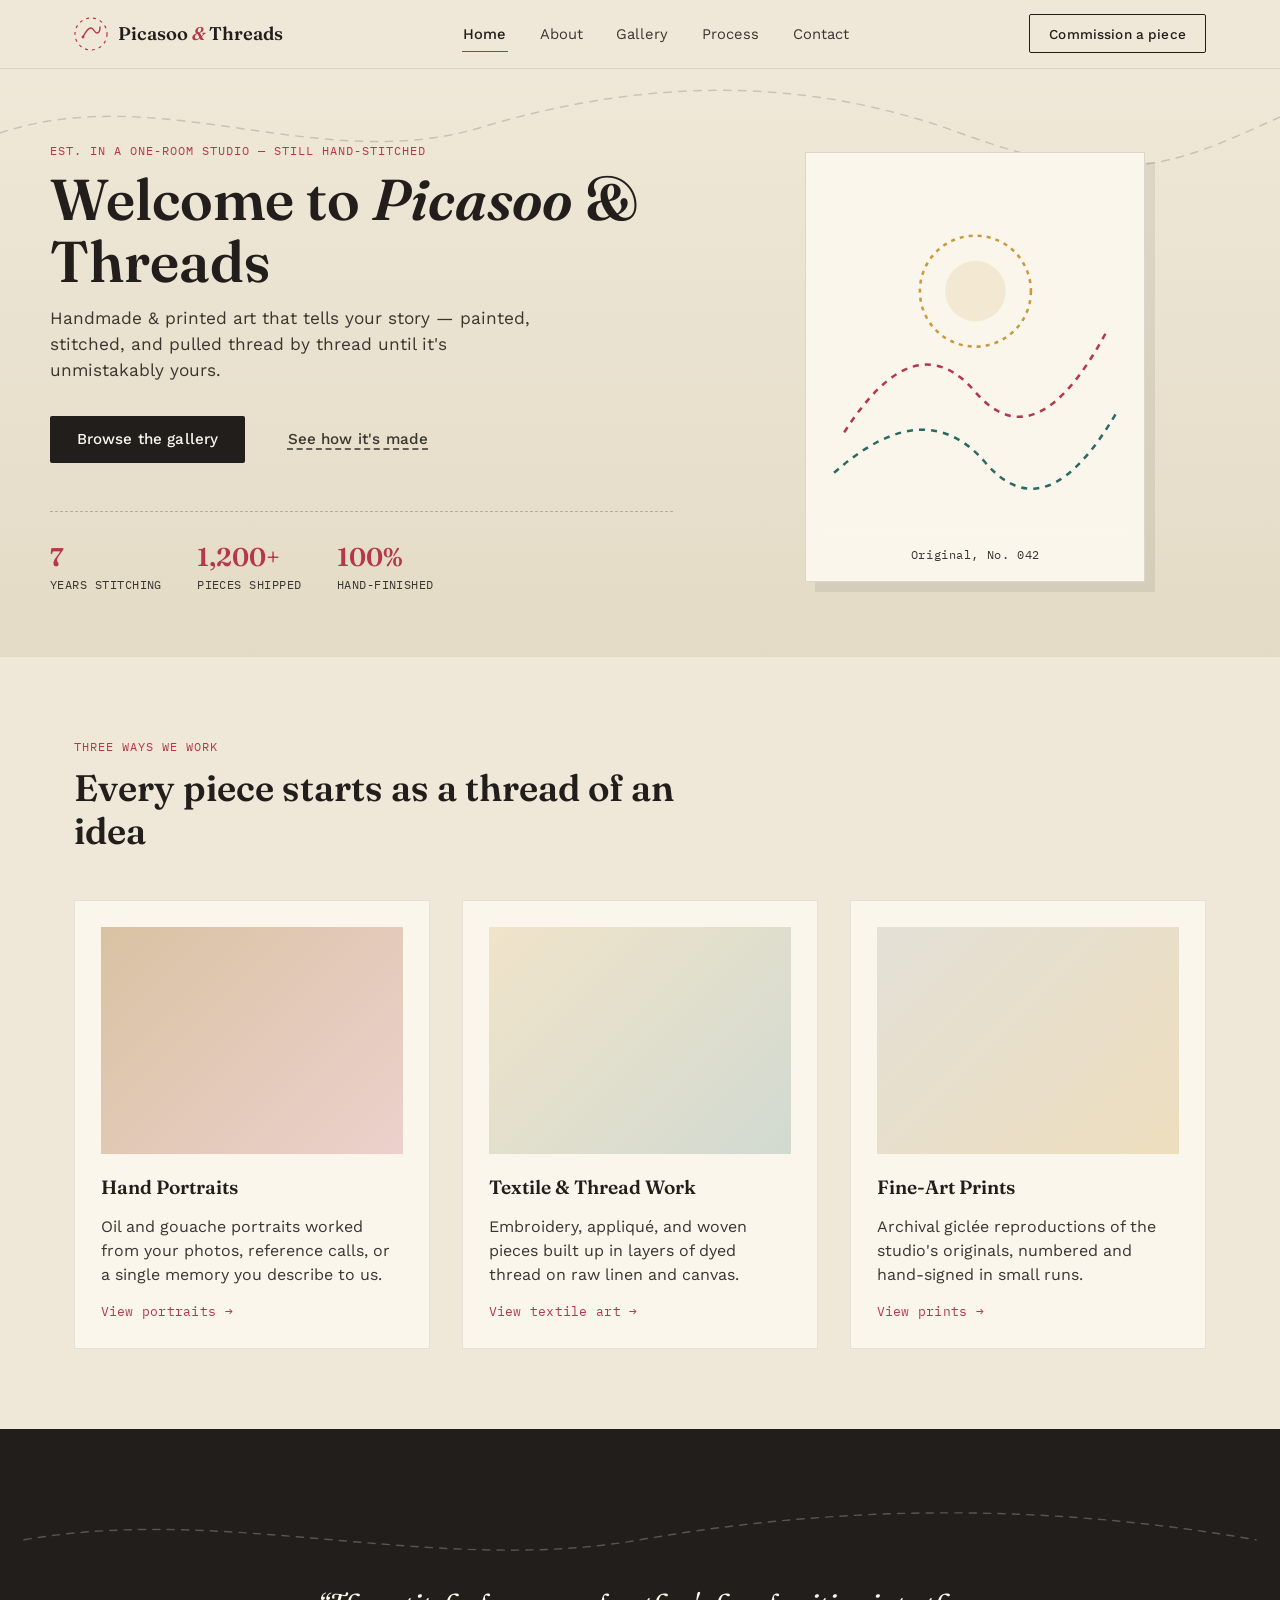
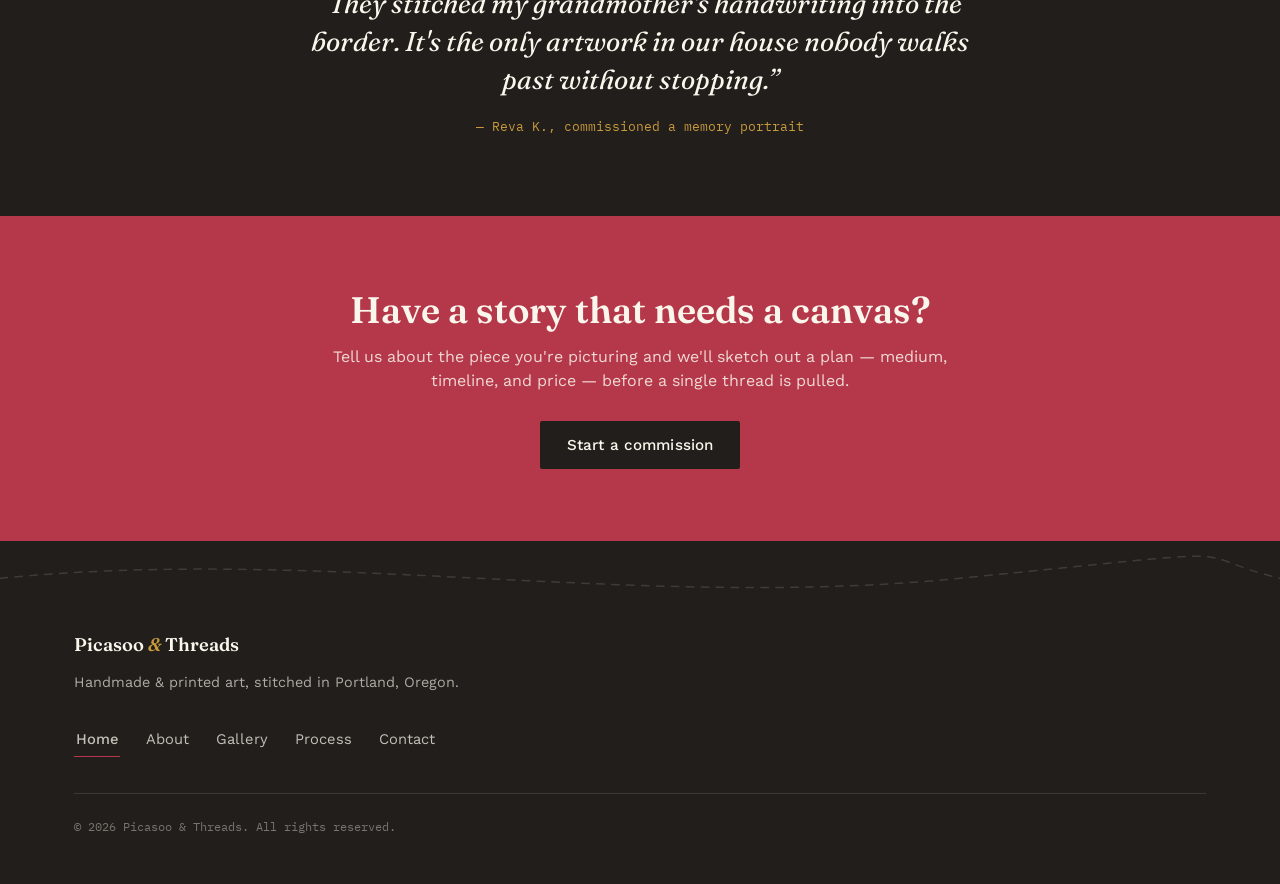
==== index.html @ cab39eab "Update index.html" ====
<!DOCTYPE html>
<html lang="en">

<head>
  <meta charset="UTF-8">
  <meta name="viewport" content="width=device-width, initial-scale=1.0">
  <title>Picasoo & Threads — Handmade & Printed Art</title>
  <meta name="description" content="Picasoo & Threads creates handmade and printed art — portraits, textile pieces, and fine-art prints — that tell your story.">
  <link rel="preconnect" href="https://fonts.googleapis.com">
  <link rel="preconnect" href="https://fonts.gstatic.com" crossorigin>
  <link href="https://fonts.googleapis.com/css2?family=Fraunces:ital,opsz,wght@0,9..144,300;0,9..144,500;0,9..144,600;1,9..144,500;1,9..144,600&family=Work+Sans:wght@300;400;500;600&family=IBM+Plex+Mono:wght@400;500&display=swap" rel="stylesheet">
  <link rel="stylesheet" href="style.css">

  <script>
!function(e,a,n,t){var i=e.head;if(i){
if (a) return;
var o=e.createElement("style");
o.id="alloy-prehiding",o.innerText=n,i.appendChild(o),setTimeout(function(){o.parentNode&&o.parentNode.removeChild(o)},t)}}
(document, document.location.href.indexOf("adobe_authoring_enabled") !== -1, ".personalization-container { opacity: 0 !important }", 3000);
  </script>
  <script src="datalayer.js" defer></script>

  <script src="https://assets.adobedtm.com/e72b4113c11a/955ede96d90c/launch-c6f8d9a4212a-development.min.js" async></script>
  <!--<script src="https://assets.adobedtm.com/e72b4113c11a/70b959d900ec/launch-e7c51a2e3374-development.min.js" async></script>-->
  <!-- <script src="https://assets.adobedtm.com/e72b4113c11a/c3643f7dc7d4/launch-458a84774e13-development.min.js" async></script>-->
</head>

<body>

  <!-- ============ SITE HEADER / NAV ============ -->
  <header class="site-header" id="siteHeader">
    <div class="header-inner">
      <a href="#home" class="logo" data-route="home" aria-label="Picasoo & Threads home">
        <svg class="logo-mark" width="34" height="34" viewBox="0 0 34 34" fill="none" xmlns="http://www.w3.org/2000/svg" aria-hidden="true">
          <circle cx="17" cy="17" r="16" stroke="currentColor" stroke-width="1.2" stroke-dasharray="3 4"/>
          <path d="M9 20c3-6 5-9 8-9s3 5 6 5 3-3 3-6" stroke="currentColor" stroke-width="1.4" fill="none" stroke-linecap="round"/>
          <circle cx="9" cy="20" r="1.4" fill="currentColor"/>
        </svg>
        <span class="logo-text">Picasoo <em>&amp;</em> Threads</span>
      </a>

      <nav class="site-nav" aria-label="Primary">
        <button class="nav-link" data-route="home">Home</button>
        <button class="nav-link" data-route="about">About</button>
        <button class="nav-link" data-route="gallery">Gallery</button>
        <button class="nav-link" data-route="process">Process</button>
        <button class="nav-link" data-route="contact">Contact</button>
      </nav>

      <div class="header-actions">
        <button class="btn btn-outline nav-cta" data-route="contact">Commission a piece</button>
        <button class="menu-toggle" id="menuToggle" aria-label="Toggle menu" aria-expanded="false">
          <span></span><span></span><span></span>
        </button>
      </div>
    </div>

    <!-- mobile nav -->
    <nav class="mobile-nav" id="mobileNav" aria-label="Mobile">
      <button class="nav-link" data-route="home">Home</button>
      <button class="nav-link" data-route="about">About</button>
      <button class="nav-link" data-route="gallery">Gallery</button>
      <button class="nav-link" data-route="process">Process</button>
      <button class="nav-link" data-route="contact">Contact</button>
    </nav>
  </header>

  <!-- ============ APP ROOT (SPA VIEWS MOUNT HERE) ============ -->
  <main id="app">

    <!-- ============ HOME VIEW ============ -->
    <section class="view" id="view-home" data-view="home">

      <div class="hero">
        <svg class="thread-svg hero-thread" viewBox="0 0 1200 100" preserveAspectRatio="none" aria-hidden="true">
          <path class="stitch-path" d="M0 60 C 150 10, 300 100, 450 55 S 750 5, 900 60 S 1100 90, 1200 45" />
        </svg>
        <div class="hero-inner">
          <div class="hero-copy">
            <p class="eyebrow">Est. in a one-room studio &mdash; still hand-stitched</p>
            <h1 class="heroo-heading">Welcome to <span class="ital">Picasoo</span> &amp; Threads</h1>
            <p class="hero-sub">Handmade &amp; printed art that tells your story &mdash; painted, stitched, and pulled thread by thread until it's unmistakably yours.</p>
            <div class="hero-actions">
              <button class="btn btn-primary" data-route="gallery">Browse the gallery</button>
              <button class="btn btn-ghost" data-route="process">See how it's made</button>
            </div>
            <div class="hero-stats">
              <div><span class="stat-num">7</span><span class="stat-label">years stitching</span></div>
              <div><span class="stat-num">1,200+</span><span class="stat-label">pieces shipped</span></div>
              <div><span class="stat-num">100%</span><span class="stat-label">hand-finished</span></div>
            </div>
          </div>
          <div class="hero-visual" aria-hidden="true">
            <div class="canvas-frame">
              <div class="canvas-inner">
                <svg viewBox="0 0 300 360" width="100%" height="100%">
                  <rect x="0" y="0" width="300" height="360" fill="var(--paper)"/>
                  <path d="M20 260 Q 90 150 150 220 T 280 160" stroke="var(--thread-crimson)" stroke-width="2.5" fill="none" stroke-dasharray="6 6"/>
                  <path d="M10 300 Q 100 220 160 290 T 290 240" stroke="var(--thread-teal)" stroke-width="2.5" fill="none" stroke-dasharray="6 6"/>
                  <circle cx="150" cy="120" r="55" fill="none" stroke="var(--thread-gold)" stroke-width="2.5" stroke-dasharray="4 5"/>
                  <circle cx="150" cy="120" r="30" fill="var(--thread-gold)" opacity="0.15"/>
                </svg>
              </div>
              <span class="frame-tag">Original, No. 042</span>
            </div>
          </div>
        </div>
      </div>

      <section class="section collections">
        <div class="section-head">
          <p class="eyebrow">Three ways we work</p>
          <h2>Every piece starts as a thread of an idea</h2>
        </div>
        <div class="collection-grid">
          <article class="collection-card">
            <div class="card-thumb thumb-portrait" aria-hidden="true"></div>
            <h3>Hand Portraits</h3>
            <p>Oil and gouache portraits worked from your photos, reference calls, or a single memory you describe to us.</p>
            <button class="text-link" data-route="gallery">View portraits &rarr;</button>
          </article>
          <article class="collection-card">
            <div class="card-thumb thumb-textile" aria-hidden="true"></div>
            <h3>Textile & Thread Work</h3>
            <p>Embroidery, appliqué, and woven pieces built up in layers of dyed thread on raw linen and canvas.</p>
            <button class="text-link" data-route="gallery">View textile art &rarr;</button>
          </article>
          <article class="collection-card">
            <div class="card-thumb thumb-print" aria-hidden="true"></div>
            <h3>Fine-Art Prints</h3>
            <p>Archival giclée reproductions of the studio's originals, numbered and hand-signed in small runs.</p>
            <button class="text-link" data-route="gallery">View prints &rarr;</button>
          </article>
        </div>
      </section>

      <section class="section testimonial-band">
        <svg class="thread-svg" viewBox="0 0 1200 60" preserveAspectRatio="none" aria-hidden="true">
          <path class="stitch-path" d="M0 30 C 200 -5, 400 65, 600 30 S 1000 -5, 1200 30" />
        </svg>
        <blockquote>
          <p>&ldquo;They stitched my grandmother's handwriting into the border. It's the only artwork in our house nobody walks past without stopping.&rdquo;</p>
          <cite>&mdash; Reva K., commissioned a memory portrait</cite>
        </blockquote>
      </section>

      <section class="section cta-band">
        <div class="cta-inner">
          <h2>Have a story that needs a canvas?</h2>
          <p>Tell us about the piece you're picturing and we'll sketch out a plan &mdash; medium, timeline, and price &mdash; before a single thread is pulled.</p>
          <button class="btn btn-primary" data-route="contact">Start a commission</button>
        </div>
      </section>

    </section>

    <!-- ============ ABOUT VIEW ============ -->
    <section class="view" id="view-about" data-view="about" hidden>
      <div class="page-hero">
        <p class="eyebrow">About the studio</p>
        <h1>Made by hand, on purpose</h1>
        <p class="page-hero-sub">Picasoo &amp; Threads is a two-person studio proving that "handmade" can still mean something in a world of print-on-demand.</p>
      </div>

      <section class="section about-story">
        <div class="story-grid">
          <div class="story-visual" aria-hidden="true">
            <svg viewBox="0 0 320 320" width="100%" height="100%">
              <rect width="320" height="320" fill="var(--paper)"/>
              <path d="M30 60 Q 160 20 290 60" stroke="var(--thread-crimson)" stroke-width="2" fill="none" stroke-dasharray="5 6"/>
              <path d="M30 160 Q 160 260 290 160" stroke="var(--thread-teal)" stroke-width="2" fill="none" stroke-dasharray="5 6"/>
              <path d="M30 260 Q 160 200 290 260" stroke="var(--thread-gold)" stroke-width="2" fill="none" stroke-dasharray="5 6"/>
              <circle cx="160" cy="160" r="70" fill="none" stroke="var(--ink)" stroke-width="1.2"/>
            </svg>
          </div>
          <div class="story-copy">
            <p class="eyebrow">How we started</p>
            <h2>A sketchbook, a sewing box, and one stubborn idea</h2>
            <p>Picasoo &amp; Threads began in 2018 as two disciplines sharing one studio table: painting and embroidery. Neither felt complete alone &mdash; paint couldn't hold texture the way thread could, and thread alone couldn't hold a likeness. So we combined them.</p>
            <p>Today every commission still passes through both hands before it ships: one for the underpainting, one for the stitching that gives it depth you can feel with your fingertips.</p>
          </div>
        </div>
      </section>

      <section class="section values">
        <div class="section-head">
          <p class="eyebrow">What we hold to</p>
          <h2>Three rules we don't break</h2>
        </div>
        <div class="values-grid">
          <div class="value-card">
            <h3>No two pieces alike</h3>
            <p>We don't run production batches. Every commission is drafted, approved, and made once &mdash; for the person who asked for it.</p>
          </div>
          <div class="value-card">
            <h3>Materials that last decades</h3>
            <p>Archival canvas, lightfast pigment, and thread rated for fifty years without fading indoors.</p>
          </div>
          <div class="value-card">
            <h3>You see it before it's final</h3>
            <p>Every commission gets a sketch review and a progress photo before we move to finishing.</p>
          </div>
        </div>
      </section>

      <section class="section team">
        <div class="section-head">
          <p class="eyebrow">Who's stitching</p>
          <h2>The two hands behind the studio</h2>
        </div>
        <div class="team-grid">
          <div class="team-card">
            <div class="team-avatar" aria-hidden="true"></div>
            <h3>Meera Rao</h3>
            <p class="team-role">Painter &amp; Founder</p>
            <p>Trained in oil portraiture; leads every commission's underpainting and color plan.</p>
          </div>
          <div class="team-card">
            <div class="team-avatar avatar-alt" aria-hidden="true"></div>
            <h3>Iven Costa</h3>
            <p class="team-role">Textile Artist &amp; Co-founder</p>
            <p>Hand-dyes thread in-house and builds the embroidery and appliqué layers.</p>
          </div>
        </div>
      </section>
    </section>

    <!-- ============ GALLERY VIEW ============ -->
    <section class="view" id="view-gallery" data-view="gallery" hidden>
      <div class="page-hero">
        <p class="eyebrow">The gallery</p>
        <h1>Browse the collection</h1>
        <p class="page-hero-sub">A running archive of studio originals and print editions. Filter by medium to find your fit.</p>
      </div>

      <div class="section gallery-section">
        <div class="filter-bar" role="tablist" aria-label="Filter gallery by category">
          <button class="filter-btn is-active" data-filter="all" role="tab" aria-selected="true">All work</button>
          <button class="filter-btn" data-filter="portrait" role="tab" aria-selected="false">Portraits</button>
          <button class="filter-btn" data-filter="textile" role="tab" aria-selected="false">Textile</button>
          <button class="filter-btn" data-filter="print" role="tab" aria-selected="false">Prints</button>
        </div>

        <div class="gallery-grid" id="galleryGrid">
          <!-- gallery cards injected by script.js -->
        </div>
      </div>
    </section>

    <!-- ============ PROCESS VIEW ============ -->
    <section class="view" id="view-process" data-view="process" hidden>
      <div class="page-hero">
        <p class="eyebrow">From sketch to shipment</p>
        <h1>How a piece gets made</h1>
        <p class="page-hero-sub">Every commission follows the same five-stage path, start to finish, usually four to six weeks.</p>
      </div>

      <section class="section process-timeline">
        <svg class="thread-svg timeline-thread" viewBox="0 0 1200 40" preserveAspectRatio="none" aria-hidden="true">
          <path class="stitch-path" d="M0 20 L 1200 20" />
        </svg>
        <ol class="timeline-list">
          <li class="timeline-step">
            <span class="step-mark">Stage 1</span>
            <h3>Conversation</h3>
            <p>A call or written brief: your photos, your story, the mood you want on the wall.</p>
          </li>
          <li class="timeline-step">
            <span class="step-mark">Stage 2</span>
            <h3>Sketch &amp; plan</h3>
            <p>A graphite sketch and a materials plan &mdash; canvas size, thread palette, timeline, price.</p>
          </li>
          <li class="timeline-step">
            <span class="step-mark">Stage 3</span>
            <h3>Underpainting</h3>
            <p>Meera blocks in color and light in oil or gouache; you'll see a progress photo here.</p>
          </li>
          <li class="timeline-step">
            <span class="step-mark">Stage 4</span>
            <h3>Threadwork</h3>
            <p>Iven hand-dyes thread to match, then stitches texture, detail, and depth into the piece.</p>
          </li>
          <li class="timeline-step">
            <span class="step-mark">Stage 5</span>
            <h3>Finish &amp; ship</h3>
            <p>Varnish or steam-finish, frame if requested, and ship in a padded, trackable crate.</p>
          </li>
        </ol>
      </section>

      <section class="section faq">
        <div class="section-head">
          <p class="eyebrow">Common questions</p>
          <h2>Before you commission</h2>
        </div>
        <div class="faq-list">
          <details class="faq-item">
            <summary>How long does a commission take?</summary>
            <p>Most pieces take four to six weeks from approved sketch to shipment, depending on size and stitch density.</p>
          </details>
          <details class="faq-item">
            <summary>Can I request revisions to the sketch?</summary>
            <p>Yes &mdash; sketch review is included, and we won't move to painting until you approve it.</p>
          </details>
          <details class="faq-item">
            <summary>Do you ship internationally?</summary>
            <p>We do. International pieces ship in padded crates with tracked, insured freight.</p>
          </details>
          <details class="faq-item">
            <summary>What sizes are available?</summary>
            <p>From 12"&times;12" studies up to 40"&times;60" statement pieces; talk to us about anything larger.</p>
          </details>
        </div>
      </section>
    </section>

    <!-- ============ CONTACT VIEW ============ -->
    <section class="view" id="view-contact" data-view="contact" hidden>
      <div class="page-hero">
        <p class="eyebrow">Let's talk</p>
        <h1>Start a commission</h1>
        <p class="page-hero-sub">Tell us what you're picturing. We reply within two business days with a plan and a quote.</p>
      </div>

      <section class="section contact-section">
        <div class="contact-grid">
          <form class="contact-form" id="contactForm" novalidate>
            <div class="form-row">
              <label for="cf-name">Name</label>
              <input type="text" id="cf-name" name="name" required autocomplete="name">
            </div>
            <div class="form-row">
              <label for="cf-email">Email</label>
              <input type="email" id="cf-email" name="email" required autocomplete="email">
            </div>
            <div class="form-row">
              <label for="cf-medium">Interested in</label>
              <select id="cf-medium" name="medium">
                <option value="portrait">Hand portrait</option>
                <option value="textile">Textile & thread work</option>
                <option value="print">Fine-art print</option>
                <option value="unsure">Not sure yet</option>
              </select>
            </div>
            <div class="form-row">
              <label for="cf-message">Tell us about the piece</label>
              <textarea id="cf-message" name="message" rows="5" required></textarea>
            </div>
            <button type="submit" class="btn btn-primary">Send inquiry</button>
            <p class="form-status" id="formStatus" role="status" aria-live="polite"></p>
          </form>

          <aside class="contact-info">
            <div class="info-block">
              <h3>Studio</h3>
              <p>Picasoo &amp; Threads<br>14 Millbrook Lane<br>Portland, OR 97202</p>
            </div>
            <div class="info-block">
              <h3>Hours</h3>
              <p>Tue&ndash;Sat, 10am&ndash;5pm PT<br>Studio visits by appointment</p>
            </div>
            <div class="info-block">
              <h3>Reach us</h3>
              <p><a href="mailto:hello@picasoothreads.example">hello@picasoothreads.example</a><br>(503) 555-0148</p>
            </div>
          </aside>
        </div>
      </section>
    </section>

  </main>

  <!-- ============ FOOTER ============ -->
  <footer class="site-footer">
    <svg class="thread-svg footer-thread" viewBox="0 0 1200 40" preserveAspectRatio="none" aria-hidden="true">
      <path class="stitch-path" d="M0 20 C 300 -10, 600 50, 900 20 S 1100 -5, 1200 20" />
    </svg>
    <div class="footer-inner">
      <div class="footer-brand">
        <span class="logo-text">Picasoo <em>&amp;</em> Threads</span>
        <p>Handmade &amp; printed art, stitched in Portland, Oregon.</p>
      </div>
      <nav class="footer-nav" aria-label="Footer">
        <button class="nav-link" data-route="home">Home</button>
        <button class="nav-link" data-route="about">About</button>
        <button class="nav-link" data-route="gallery">Gallery</button>
        <button class="nav-link" data-route="process">Process</button>
        <button class="nav-link" data-route="contact">Contact</button>
      </nav>
      <p class="footer-legal">&copy; <span id="year"></span> Picasoo &amp; Threads. All rights reserved.</p>
    </div>
  </footer>

  <script src="script.js"></script>
</body>
</html>
---- style.css ----
/* ==========================================================
   PICASOO & THREADS — DESIGN TOKENS
   ========================================================== */
:root {
  --ink:            #211E1B;
  --ink-soft:       #3A352F;
  --linen:          #EFE8D8;
  --linen-deep:     #E4DBC6;
  --paper:          #FAF6EC;
  --thread-crimson: #B5384A;
  --thread-gold:    #C99A3D;
  --thread-teal:    #2E6863;

  --font-display: 'Fraunces', Georgia, serif;
  --font-body:    'Work Sans', -apple-system, sans-serif;
  --font-mono:    'IBM Plex Mono', 'Courier New', monospace;

  --container: 1180px;
  --radius: 2px;
  --ease: cubic-bezier(.4, 0, .2, 1);
}

* { box-sizing: border-box; }
html { scroll-behavior: smooth; }

body {
  margin: 0;
  font-family: var(--font-body);
  background: var(--linen);
  color: var(--ink);
  -webkit-font-smoothing: antialiased;
  line-height: 1.5;
}

img, svg { display: block; max-width: 100%; }

a { color: inherit; }

:focus-visible {
  outline: 2px solid var(--thread-crimson);
  outline-offset: 3px;
}

.ital { font-style: italic; }

/* ==========================================================
   BUTTONS
   ========================================================== */
.btn {
  font-family: var(--font-body);
  font-size: 0.95rem;
  font-weight: 500;
  letter-spacing: 0.01em;
  padding: 0.85rem 1.6rem;
  border-radius: var(--radius);
  border: 1px solid transparent;
  cursor: pointer;
  transition: transform 0.18s var(--ease), background 0.18s var(--ease), color 0.18s var(--ease), border-color 0.18s var(--ease);
}
.btn:hover { transform: translateY(-1px); }
.btn:active { transform: translateY(0); }

.btn-primary {
  background: var(--ink);
  color: var(--paper);
}
.btn-primary:hover { background: var(--thread-crimson); }

.btn-outline {
  background: transparent;
  border-color: var(--ink);
  color: var(--ink);
}
.btn-outline:hover { background: var(--ink); color: var(--paper); }

.btn-ghost {
  background: transparent;
  color: var(--ink-soft);
  border-color: transparent;
  text-decoration: underline;
  text-underline-offset: 4px;
  text-decoration-style: dashed;
}
.btn-ghost:hover { color: var(--thread-crimson); }

.text-link {
  background: none;
  border: none;
  padding: 0;
  font-family: var(--font-mono);
  font-size: 0.82rem;
  color: var(--thread-crimson);
  cursor: pointer;
  letter-spacing: 0.02em;
}
.text-link:hover { text-decoration: underline; }

/* ==========================================================
   HEADER / NAV
   ========================================================== */
.site-header {
  position: sticky;
  top: 0;
  z-index: 100;
  background: rgba(239, 232, 216, 0.92);
  backdrop-filter: blur(8px);
  border-bottom: 1px solid rgba(33, 30, 27, 0.1);
}

.header-inner {
  max-width: var(--container);
  margin: 0 auto;
  padding: 0.9rem 1.5rem;
  display: flex;
  align-items: center;
  justify-content: space-between;
  gap: 1.5rem;
}

.logo {
  display: flex;
  align-items: center;
  gap: 0.6rem;
  text-decoration: none;
  background: none;
  border: none;
  cursor: pointer;
}
.logo-mark { color: var(--thread-crimson); flex-shrink: 0; }
.logo-text {
  font-family: var(--font-display);
  font-size: 1.15rem;
  font-weight: 600;
  color: var(--ink);
}
.logo-text em { color: var(--thread-crimson); font-style: italic; }

.site-nav { display: flex; gap: 1.9rem; }

.nav-link {
  background: none;
  border: none;
  font-family: var(--font-body);
  font-size: 0.92rem;
  color: var(--ink-soft);
  cursor: pointer;
  padding: 0.3rem 0.1rem;
  position: relative;
}
.nav-link::after {
  content: '';
  position: absolute;
  left: 0; right: 0; bottom: -4px;
  height: 1px;
  background: var(--thread-crimson);
  transform: scaleX(0);
  transform-origin: left;
  transition: transform 0.2s var(--ease);
}
.nav-link:hover::after,
.nav-link.is-active::after { transform: scaleX(1); }
.nav-link.is-active { color: var(--ink); font-weight: 500; }

.header-actions { display: flex; align-items: center; gap: 1rem; }
.nav-cta { font-size: 0.85rem; padding: 0.65rem 1.2rem; }

.menu-toggle {
  display: none;
  flex-direction: column;
  gap: 5px;
  background: none;
  border: none;
  cursor: pointer;
  padding: 0.4rem;
}
.menu-toggle span {
  width: 22px; height: 2px;
  background: var(--ink);
  transition: transform 0.2s var(--ease), opacity 0.2s var(--ease);
}

.mobile-nav {
  display: none;
  flex-direction: column;
  padding: 0.5rem 1.5rem 1.2rem;
  gap: 0.2rem;
}
.mobile-nav .nav-link {
  text-align: left;
  padding: 0.6rem 0;
  border-bottom: 1px solid rgba(33,30,27,0.08);
  font-size: 1rem;
}

@media (max-width: 860px) {
  .site-nav, .nav-cta { display: none; }
  .menu-toggle { display: flex; }
  .mobile-nav.is-open { display: flex; }
}

/* ==========================================================
   LAYOUT PRIMITIVES
   ========================================================== */
.section {
  max-width: var(--container);
  margin: 0 auto;
  padding: 5rem 1.5rem;
}
.section-head { max-width: 640px; margin-bottom: 3rem; }
.section-head h2 { margin: 0.4rem 0 0; }

.eyebrow {
  font-family: var(--font-mono);
  font-size: 0.78rem;
  letter-spacing: 0.08em;
  text-transform: uppercase;
  color: var(--thread-crimson);
  margin: 0 0 0.6rem;
}

h1, h2, h3 { font-family: var(--font-display); font-weight: 600; margin: 0; color: var(--ink); }
h1 { font-size: clamp(2.4rem, 5vw, 3.6rem); line-height: 1.08; }
h2 { font-size: clamp(1.7rem, 3vw, 2.3rem); line-height: 1.18; }
h3 { font-size: 1.2rem; }
p { margin: 0.8rem 0 0; color: var(--ink-soft); }

/* thread SVG dividers — signature motif */
.thread-svg { width: 100%; height: auto; overflow: visible; }
.stitch-path {
  fill: none;
  stroke: var(--ink);
  stroke-width: 1.4;
  stroke-dasharray: 7 7;
  opacity: 0.35;
  stroke-linecap: round;
}
.hero-thread { position: absolute; top: 0; left: 0; z-index: 0; opacity: 0.5; }
.timeline-thread { margin-bottom: -0.5rem; }
.footer-thread { opacity: 0.4; }

/* scroll-reveal stitching animation */
.stitch-path {
  stroke-dashoffset: 300;
  transition: stroke-dashoffset 1.4s var(--ease);
}
.stitch-path.is-drawn { stroke-dashoffset: 0; }

/* ==========================================================
   HERO
   ========================================================== */
.hero {
  position: relative;
  padding: 2.5rem 1.5rem 4rem;
  background: linear-gradient(180deg, var(--linen) 0%, var(--linen-deep) 100%);
  overflow: hidden;
}
.hero-inner {
  position: relative;
  z-index: 1;
  max-width: var(--container);
  margin: 0 auto;
  display: grid;
  grid-template-columns: 1.1fr 0.9fr;
  gap: 3rem;
  align-items: center;
  padding-top: 2rem;
}
.heroo-heading { margin-top: 0.5rem; }
.hero-sub { max-width: 46ch; font-size: 1.08rem; }
.hero-actions { display: flex; gap: 1rem; margin-top: 2rem; flex-wrap: wrap; }

.hero-stats {
  display: flex;
  gap: 2.2rem;
  margin-top: 3rem;
  padding-top: 1.6rem;
  border-top: 1px dashed rgba(33,30,27,0.25);
}
.hero-stats > div { display: flex; flex-direction: column; }
.stat-num { font-family: var(--font-display); font-size: 1.6rem; font-weight: 600; color: var(--thread-crimson); }
.stat-label { font-family: var(--font-mono); font-size: 0.72rem; color: var(--ink-soft); text-transform: uppercase; letter-spacing: 0.04em; }

.hero-visual { display: flex; justify-content: center; }
.canvas-frame {
  background: var(--paper);
  padding: 1.1rem;
  border: 1px solid rgba(33,30,27,0.15);
  box-shadow: 10px 10px 0 rgba(33,30,27,0.08);
  width: min(340px, 100%);
  position: relative;
}
.canvas-inner { aspect-ratio: 5 / 6; overflow: hidden; }
.frame-tag {
  display: block;
  text-align: center;
  font-family: var(--font-mono);
  font-size: 0.72rem;
  letter-spacing: 0.05em;
  color: var(--ink-soft);
  margin-top: 0.8rem;
}

/* ==========================================================
   COLLECTIONS GRID
   ========================================================== */
.collection-grid {
  display: grid;
  grid-template-columns: repeat(3, 1fr);
  gap: 2rem;
}
.collection-card {
  background: var(--paper);
  padding: 1.6rem;
  border: 1px solid rgba(33,30,27,0.1);
}
.card-thumb {
  aspect-ratio: 4 / 3;
  margin-bottom: 1.2rem;
  background-size: cover;
  background-position: center;
}
.thumb-portrait { background: linear-gradient(135deg, #d9c2a3, #b5384a33); }
.thumb-textile  { background: linear-gradient(135deg, #c99a3d33, #2e686333); }
.thumb-print    { background: linear-gradient(135deg, #21201d1a, #c99a3d44); }
.collection-card h3 { margin-bottom: 0.3rem; }
.collection-card .text-link { display: inline-block; margin-top: 1rem; }

/* ==========================================================
   TESTIMONIAL BAND
   ========================================================== */
.testimonial-band {
  position: relative;
  background: var(--ink);
  color: var(--paper);
  max-width: none;
  padding: 5rem 1.5rem;
  text-align: center;
}
.testimonial-band .stitch-path { stroke: var(--paper); opacity: 0.25; }
.testimonial-band blockquote { max-width: 700px; margin: 0 auto; }
.testimonial-band p {
  font-family: var(--font-display);
  font-style: italic;
  font-size: clamp(1.3rem, 2.4vw, 1.7rem);
  color: var(--paper);
  line-height: 1.4;
}
.testimonial-band cite {
  display: block;
  margin-top: 1.2rem;
  font-family: var(--font-mono);
  font-style: normal;
  font-size: 0.8rem;
  color: var(--thread-gold);
}

/* ==========================================================
   CTA BAND
   ========================================================== */
.cta-band { max-width: none; background: var(--thread-crimson); padding: 4.5rem 1.5rem; }
.cta-inner { max-width: 640px; margin: 0 auto; text-align: center; }
.cta-band h2 { color: var(--paper); }
.cta-band p { color: rgba(250, 246, 236, 0.85); }
.cta-band .btn-primary { margin-top: 1.8rem; background: var(--ink); }
.cta-band .btn-primary:hover { background: var(--paper); color: var(--ink); }

/* ==========================================================
   PAGE HERO (about / gallery / process / contact)
   ========================================================== */
.page-hero {
  max-width: var(--container);
  margin: 0 auto;
  padding: 4rem 1.5rem 1rem;
}
.page-hero-sub { max-width: 56ch; font-size: 1.05rem; }

/* ==========================================================
   ABOUT
   ========================================================== */
.story-grid {
  display: grid;
  grid-template-columns: 0.9fr 1.1fr;
  gap: 3.5rem;
  align-items: center;
}
.story-copy p { max-width: 52ch; }
.story-copy h2 { margin-bottom: 1rem; }

.values-grid, .team-grid {
  display: grid;
  grid-template-columns: repeat(3, 1fr);
  gap: 1.6rem;
}
.team-grid { grid-template-columns: repeat(2, 1fr); max-width: 720px; }
.value-card, .team-card {
  background: var(--paper);
  padding: 1.8rem;
  border-top: 3px solid var(--thread-gold);
}
.team-card:nth-child(2) { border-top-color: var(--thread-teal); }
.team-avatar {
  width: 64px; height: 64px; border-radius: 50%;
  background: linear-gradient(135deg, var(--thread-crimson), var(--thread-gold));
  margin-bottom: 1rem;
}
.avatar-alt { background: linear-gradient(135deg, var(--thread-teal), var(--thread-gold)); }
.team-role { font-family: var(--font-mono); font-size: 0.78rem; color: var(--thread-crimson); margin-top: 0.1rem; }

/* ==========================================================
   GALLERY
   ========================================================== */
.filter-bar { display: flex; gap: 0.8rem; margin-bottom: 2.5rem; flex-wrap: wrap; }
.filter-btn {
  font-family: var(--font-mono);
  font-size: 0.78rem;
  letter-spacing: 0.03em;
  text-transform: uppercase;
  background: transparent;
  border: 1px solid rgba(33,30,27,0.25);
  padding: 0.55rem 1.1rem;
  cursor: pointer;
  color: var(--ink-soft);
  transition: all 0.18s var(--ease);
}
.filter-btn:hover { border-color: var(--ink); color: var(--ink); }
.filter-btn.is-active { background: var(--ink); color: var(--paper); border-color: var(--ink); }

.gallery-grid {
  display: grid;
  grid-template-columns: repeat(3, 1fr);
  gap: 1.8rem;
}
.gallery-card {
  background: var(--paper);
  border: 1px solid rgba(33,30,27,0.1);
  overflow: hidden;
  transition: transform 0.2s var(--ease), box-shadow 0.2s var(--ease);
}
.gallery-card:hover { transform: translateY(-4px); box-shadow: 6px 8px 0 rgba(33,30,27,0.1); }
.gallery-thumb { aspect-ratio: 4 / 5; }
.gallery-card-body { padding: 1.1rem 1.2rem 1.4rem; }
.gallery-card-body h3 { font-size: 1.05rem; }
.gallery-tag {
  display: inline-block;
  font-family: var(--font-mono);
  font-size: 0.68rem;
  text-transform: uppercase;
  letter-spacing: 0.04em;
  color: var(--thread-crimson);
  margin-top: 0.4rem;
}
.gallery-price { margin-top: 0.6rem; font-family: var(--font-mono); font-size: 0.85rem; color: var(--ink); }
.gallery-card[hidden] { display: none; }

/* ==========================================================
   PROCESS TIMELINE
   ========================================================== */
.process-timeline { position: relative; }
.timeline-list {
  list-style: none;
  margin: 2.5rem 0 0;
  padding: 0;
  display: grid;
  grid-template-columns: repeat(5, 1fr);
  gap: 1.4rem;
}
.timeline-step {
  background: var(--paper);
  padding: 1.4rem 1.2rem;
  border-left: 2px solid var(--thread-teal);
}
.step-mark {
  display: block;
  font-family: var(--font-mono);
  font-size: 0.72rem;
  color: var(--thread-teal);
  text-transform: uppercase;
  letter-spacing: 0.05em;
  margin-bottom: 0.5rem;
}
.timeline-step h3 { font-size: 1.05rem; margin-bottom: 0.3rem; }

/* FAQ */
.faq-list { max-width: 720px; }
.faq-item {
  border-bottom: 1px solid rgba(33,30,27,0.15);
  padding: 1.1rem 0;
}
.faq-item summary {
  font-family: var(--font-display);
  font-weight: 600;
  font-size: 1.05rem;
  cursor: pointer;
}
.faq-item p { max-width: 60ch; }

/* ==========================================================
   CONTACT
   ========================================================== */
.contact-grid {
  display: grid;
  grid-template-columns: 1.3fr 0.9fr;
  gap: 3.5rem;
}
.contact-form { display: flex; flex-direction: column; gap: 1.3rem; }
.form-row { display: flex; flex-direction: column; gap: 0.4rem; }
.form-row label {
  font-family: var(--font-mono);
  font-size: 0.75rem;
  text-transform: uppercase;
  letter-spacing: 0.04em;
  color: var(--ink-soft);
}
.form-row input, .form-row select, .form-row textarea {
  font-family: var(--font-body);
  font-size: 0.98rem;
  padding: 0.75rem 0.9rem;
  border: 1px solid rgba(33,30,27,0.25);
  background: var(--paper);
  color: var(--ink);
  border-radius: var(--radius);
}
.form-row input:focus, .form-row select:focus, .form-row textarea:focus {
  border-color: var(--thread-crimson);
}
.contact-form .btn { align-self: flex-start; margin-top: 0.4rem; }
.form-status { font-family: var(--font-mono); font-size: 0.85rem; color: var(--thread-teal); min-height: 1.2em; }
.form-status.is-error { color: var(--thread-crimson); }

.contact-info { display: flex; flex-direction: column; gap: 2rem; }
.info-block h3 { font-size: 1rem; margin-bottom: 0.4rem; }
.info-block a { color: var(--thread-crimson); text-decoration: none; }
.info-block a:hover { text-decoration: underline; }

/* ==========================================================
   FOOTER
   ========================================================== */
.site-footer {
  background: var(--ink);
  color: var(--paper);
  padding-top: 1rem;
}
.site-footer .stitch-path { stroke: var(--paper); }
.footer-inner {
  max-width: var(--container);
  margin: 0 auto;
  padding: 2rem 1.5rem 3rem;
  display: grid;
  grid-template-columns: 1.2fr 2fr;
  gap: 2rem;
  align-items: start;
}
.footer-brand .logo-text { color: var(--paper); }
.footer-brand .logo-text em { color: var(--thread-gold); }
.footer-brand p { color: rgba(250,246,236,0.65); font-size: 0.9rem; }
.footer-nav { display: flex; gap: 1.5rem; flex-wrap: wrap; grid-column: 1 / -1; }
.footer-nav .nav-link { color: rgba(250,246,236,0.75); }
.footer-nav .nav-link:hover { color: var(--paper); }
.footer-legal {
  grid-column: 1 / -1;
  font-family: var(--font-mono);
  font-size: 0.75rem;
  color: rgba(250,246,236,0.4);
  border-top: 1px solid rgba(250,246,236,0.12);
  padding-top: 1.5rem;
  margin-top: 0.5rem;
}

/* ==========================================================
   RESPONSIVE
   ========================================================== */
@media (max-width: 900px) {
  .hero-inner { grid-template-columns: 1fr; }
  .hero-visual { order: -1; max-width: 320px; margin: 0 auto; }
  .collection-grid { grid-template-columns: 1fr; }
  .story-grid { grid-template-columns: 1fr; }
  .story-visual { max-width: 320px; margin: 0 auto; }
  .values-grid { grid-template-columns: 1fr 1fr; }
  .gallery-grid { grid-template-columns: repeat(2, 1fr); }
  .timeline-list { grid-template-columns: repeat(2, 1fr); }
  .contact-grid { grid-template-columns: 1fr; }
  .footer-inner { grid-template-columns: 1fr; }
}

@media (max-width: 560px) {
  .section { padding: 3.5rem 1.25rem; }
  .values-grid, .team-grid, .gallery-grid, .timeline-list { grid-template-columns: 1fr; }
  .hero-stats { flex-wrap: wrap; gap: 1.4rem; }
}

/* reduced motion */
@media (prefers-reduced-motion: reduce) {
  html { scroll-behavior: auto; }
  .stitch-path { transition: none; stroke-dashoffset: 0; }
  .btn, .gallery-card { transition: none; }
}
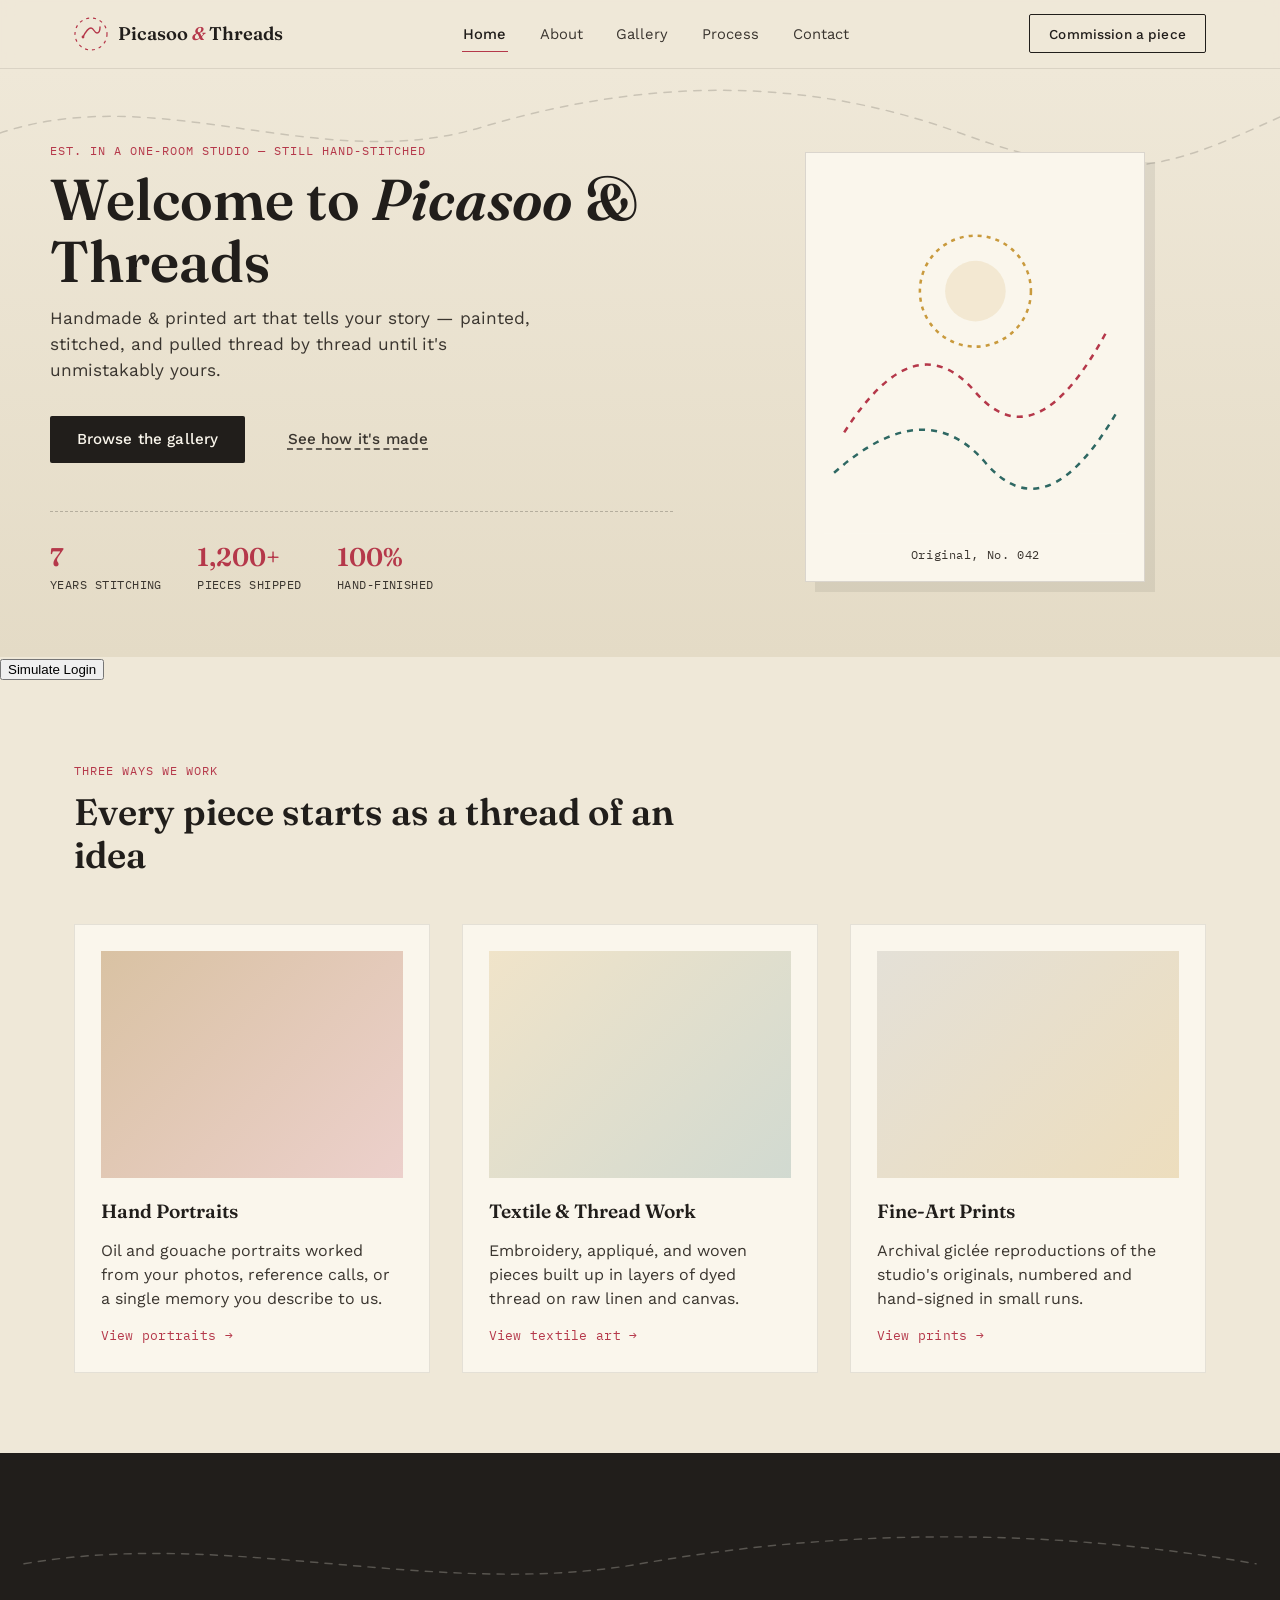
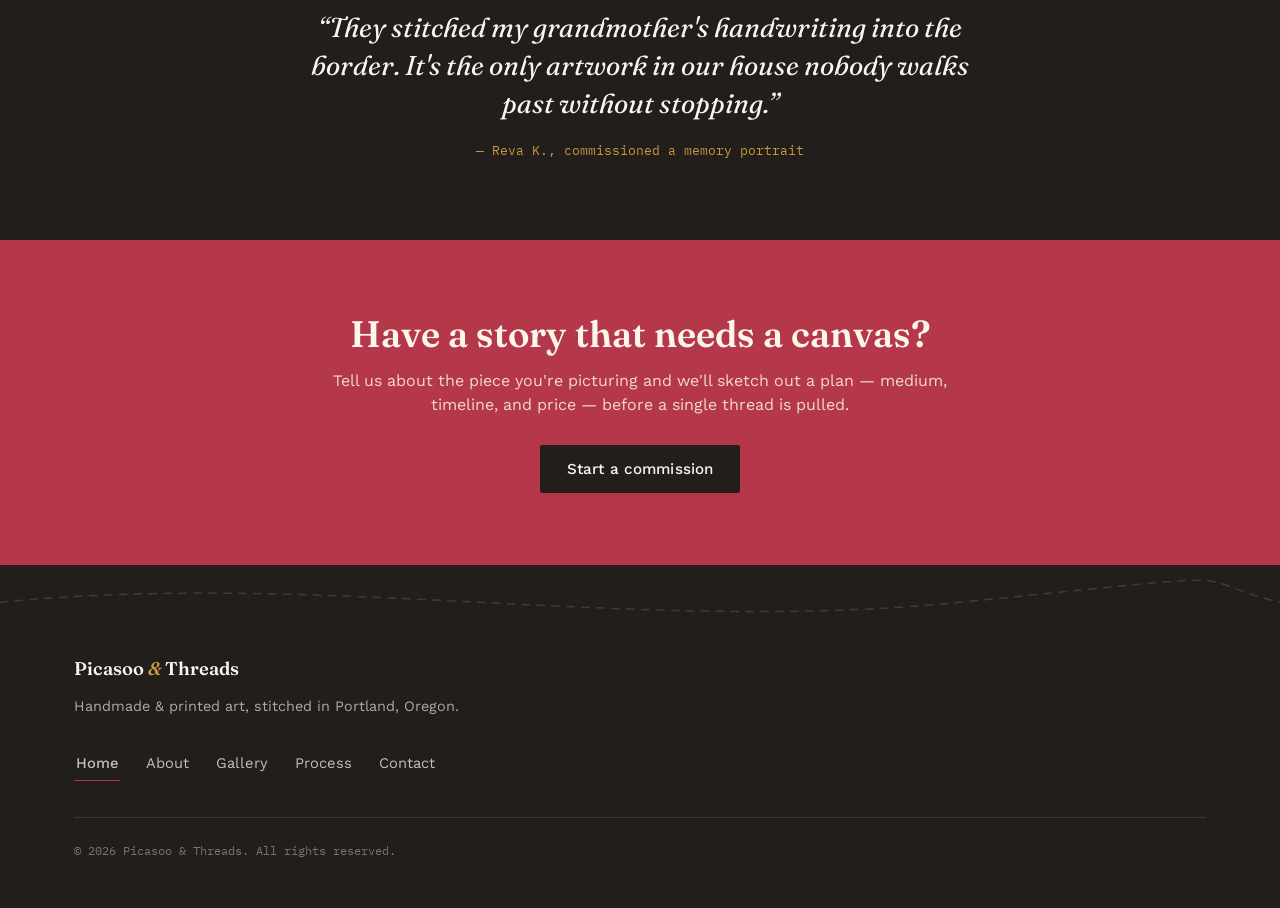
==== commit 3ded94bb: "Update index.html" ====
--- a/index.html
+++ b/index.html
@@ -2,6 +2,21 @@
 <html lang="en">
 
 <head>
+
+   <script>
+!function(e,a,n,t){var i=e.head;if(i){
+if (a) return;
+var o=e.createElement("style");
+o.id="alloy-prehiding",o.innerText=n,i.appendChild(o),setTimeout(function(){o.parentNode&&o.parentNode.removeChild(o)},t)}}
+(document, document.location.href.indexOf("adobe_authoring_enabled") !== -1, ".personalization-container { opacity: 0 !important }", 3000);
+  </script>
+
+<script src="https://assets.adobedtm.com/e72b4113c11a/50fa5ea1e41a/launch-1c0471c72a59-development.min.js" async></script>    <!-- PiccandThrds -->
+   
+<!--<script src="https://assets.adobedtm.com/e72b4113c11a/70b959d900ec/launch-e7c51a2e3374-development.min.js" async></script>        PicandThr-->            
+  <!--<script src="https://assets.adobedtm.com/e72b4113c11a/955ede96d90c/launch-c6f8d9a4212a-development.min.js" async></script>-->
+
+  <script src="datalayer.js" defer></script>
   <meta charset="UTF-8">
   <meta name="viewport" content="width=device-width, initial-scale=1.0">
   <title>Picasoo & Threads — Handmade & Printed Art</title>
@@ -11,16 +26,7 @@
   <link href="https://fonts.googleapis.com/css2?family=Fraunces:ital,opsz,wght@0,9..144,300;0,9..144,500;0,9..144,600;1,9..144,500;1,9..144,600&family=Work+Sans:wght@300;400;500;600&family=IBM+Plex+Mono:wght@400;500&display=swap" rel="stylesheet">
   <link rel="stylesheet" href="style.css">
 
-  <script>
-!function(e,a,n,t){var i=e.head;if(i){
-if (a) return;
-var o=e.createElement("style");
-o.id="alloy-prehiding",o.innerText=n,i.appendChild(o),setTimeout(function(){o.parentNode&&o.parentNode.removeChild(o)},t)}}
-(document, document.location.href.indexOf("adobe_authoring_enabled") !== -1, ".personalization-container { opacity: 0 !important }", 3000);
-  </script>
-  <script src="datalayer.js" defer></script>
-
-  <script src="https://assets.adobedtm.com/e72b4113c11a/955ede96d90c/launch-c6f8d9a4212a-development.min.js" async></script>
+ 
   <!--<script src="https://assets.adobedtm.com/e72b4113c11a/70b959d900ec/launch-e7c51a2e3374-development.min.js" async></script>-->
   <!-- <script src="https://assets.adobedtm.com/e72b4113c11a/c3643f7dc7d4/launch-458a84774e13-development.min.js" async></script>-->
 </head>
@@ -107,6 +113,9 @@
         </div>
       </div>
 
+      <button id="simulateLoginBtn">Simulate Login</button>
+
+       
       <section class="section collections">
         <div class="section-head">
           <p class="eyebrow">Three ways we work</p>
